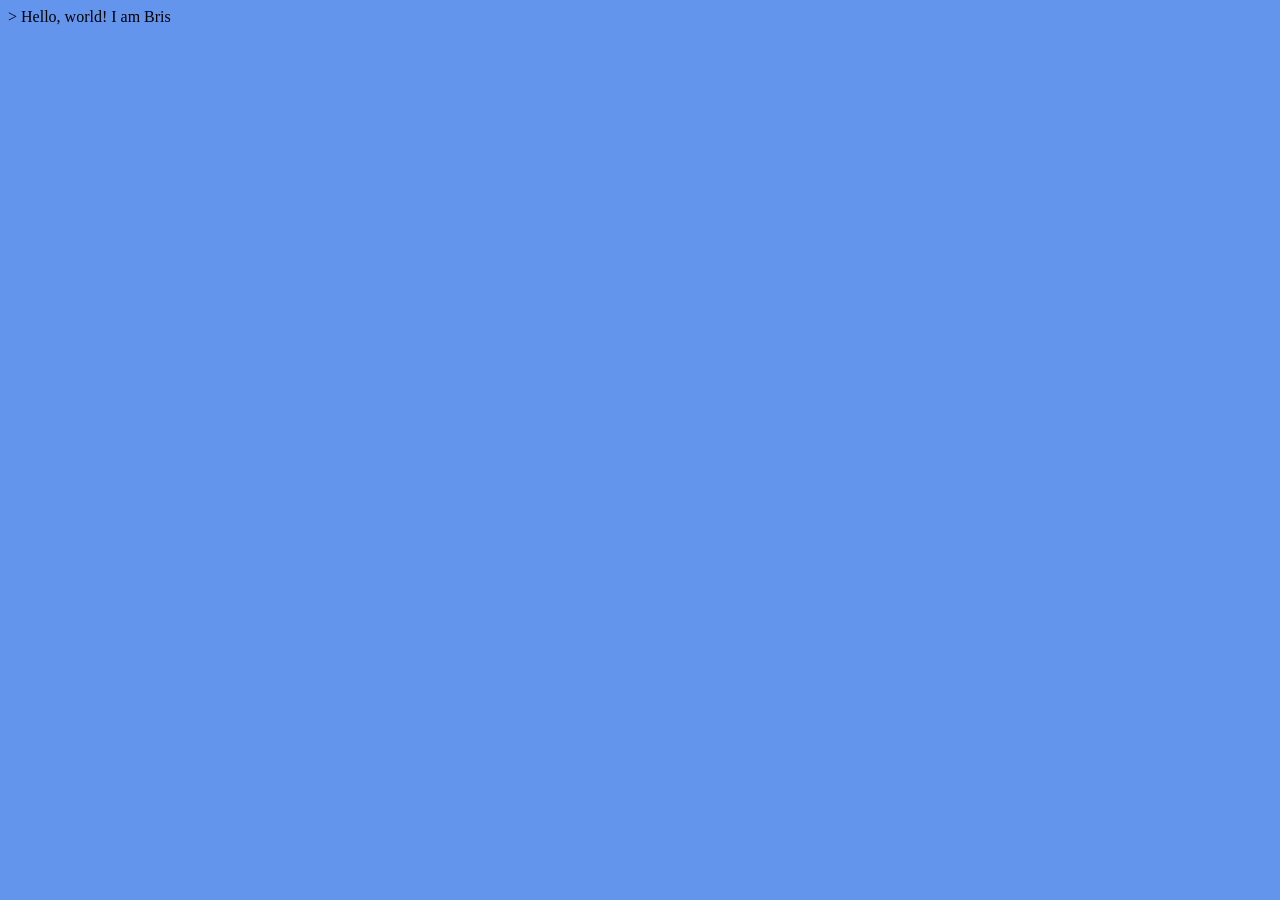
==== index.html @ e5437ae3 "Add files via upload" ====
<!DOCTYPE html>
<html lang="en">
<head>
    <meta charset="UTF-8">
    <meta name="viewport" content="width=device-width, initial-scale=1.0">
    <title>Bris' First Website</title>
    ><link rel="stylesheet" href="style.css">
</head>
<body>
    Hello, world! I am Bris
</body>
</html>
---- style.css ----
body {
    background-color: cornflowerblue;
}
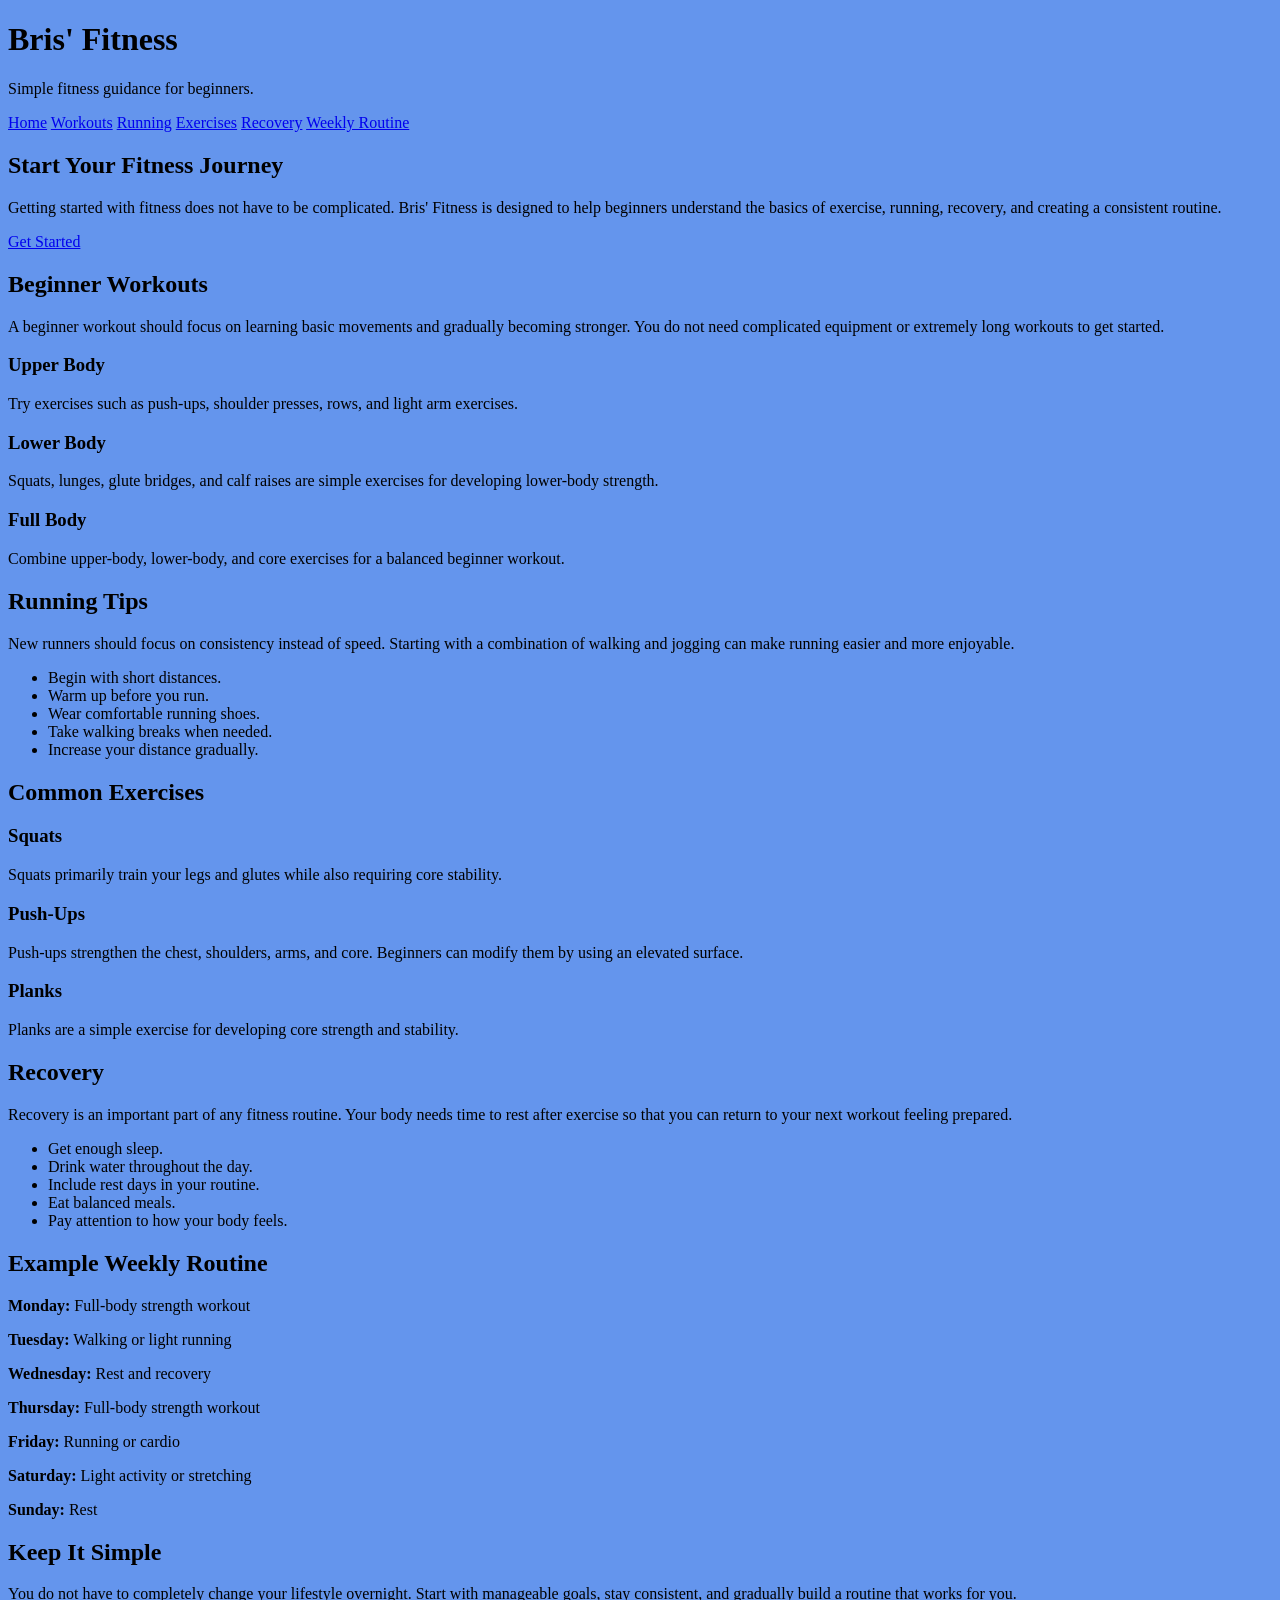
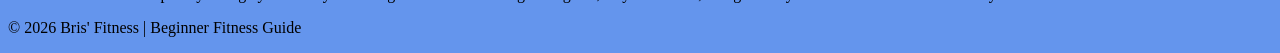
==== commit 9432c4f9: "Revamp index.html for Fitness website Updated the content and structure of the fitness website, addi" ====
--- a/index.html
+++ b/index.html
@@ -1,12 +1,189 @@
 <!DOCTYPE html>
 <html lang="en">
+
 <head>
     <meta charset="UTF-8">
     <meta name="viewport" content="width=device-width, initial-scale=1.0">
-    <title>Bris' First Website</title>
-    ><link rel="stylesheet" href="style.css">
+
+    <meta name="description" content="A beginner-friendly fitness website with workout ideas, running tips, exercise information, recovery advice, and weekly routine guidance.">
+
+    <title>Bris' Fitness | Beginner Fitness Guide</title>
+
+    <link rel="stylesheet" href="style.css">
 </head>
+
 <body>
-    Hello, world! I am Bris
+
+    <header>
+        <h1>Bris' Fitness</h1>
+        <p>Simple fitness guidance for beginners.</p>
+    </header>
+
+    <nav>
+        <a href="#home">Home</a>
+        <a href="#workouts">Workouts</a>
+        <a href="#running">Running</a>
+        <a href="#exercises">Exercises</a>
+        <a href="#recovery">Recovery</a>
+        <a href="#routine">Weekly Routine</a>
+    </nav>
+
+    <main>
+
+        <section id="home" class="hero">
+            <h2>Start Your Fitness Journey</h2>
+
+            <p>
+                Getting started with fitness does not have to be complicated.
+                Bris' Fitness is designed to help beginners understand the basics
+                of exercise, running, recovery, and creating a consistent routine.
+            </p>
+
+            <a class="button" href="#workouts">Get Started</a>
+        </section>
+
+
+        <section id="workouts">
+            <h2>Beginner Workouts</h2>
+
+            <p>
+                A beginner workout should focus on learning basic movements and
+                gradually becoming stronger. You do not need complicated equipment
+                or extremely long workouts to get started.
+            </p>
+
+            <div class="cards">
+
+                <article class="card">
+                    <h3>Upper Body</h3>
+                    <p>
+                        Try exercises such as push-ups, shoulder presses, rows,
+                        and light arm exercises.
+                    </p>
+                </article>
+
+                <article class="card">
+                    <h3>Lower Body</h3>
+                    <p>
+                        Squats, lunges, glute bridges, and calf raises are simple
+                        exercises for developing lower-body strength.
+                    </p>
+                </article>
+
+                <article class="card">
+                    <h3>Full Body</h3>
+                    <p>
+                        Combine upper-body, lower-body, and core exercises for a
+                        balanced beginner workout.
+                    </p>
+                </article>
+
+            </div>
+        </section>
+
+
+        <section id="running" class="alternate">
+            <h2>Running Tips</h2>
+
+            <p>
+                New runners should focus on consistency instead of speed.
+                Starting with a combination of walking and jogging can make
+                running easier and more enjoyable.
+            </p>
+
+            <ul>
+                <li>Begin with short distances.</li>
+                <li>Warm up before you run.</li>
+                <li>Wear comfortable running shoes.</li>
+                <li>Take walking breaks when needed.</li>
+                <li>Increase your distance gradually.</li>
+            </ul>
+        </section>
+
+
+        <section id="exercises">
+            <h2>Common Exercises</h2>
+
+            <div class="cards">
+
+                <article class="card">
+                    <h3>Squats</h3>
+                    <p>
+                        Squats primarily train your legs and glutes while also
+                        requiring core stability.
+                    </p>
+                </article>
+
+                <article class="card">
+                    <h3>Push-Ups</h3>
+                    <p>
+                        Push-ups strengthen the chest, shoulders, arms, and core.
+                        Beginners can modify them by using an elevated surface.
+                    </p>
+                </article>
+
+                <article class="card">
+                    <h3>Planks</h3>
+                    <p>
+                        Planks are a simple exercise for developing core strength
+                        and stability.
+                    </p>
+                </article>
+
+            </div>
+        </section>
+
+
+        <section id="recovery" class="alternate">
+            <h2>Recovery</h2>
+
+            <p>
+                Recovery is an important part of any fitness routine. Your body
+                needs time to rest after exercise so that you can return to your
+                next workout feeling prepared.
+            </p>
+
+            <ul>
+                <li>Get enough sleep.</li>
+                <li>Drink water throughout the day.</li>
+                <li>Include rest days in your routine.</li>
+                <li>Eat balanced meals.</li>
+                <li>Pay attention to how your body feels.</li>
+            </ul>
+        </section>
+
+
+        <section id="routine">
+            <h2>Example Weekly Routine</h2>
+
+            <div class="schedule">
+                <p><strong>Monday:</strong> Full-body strength workout</p>
+                <p><strong>Tuesday:</strong> Walking or light running</p>
+                <p><strong>Wednesday:</strong> Rest and recovery</p>
+                <p><strong>Thursday:</strong> Full-body strength workout</p>
+                <p><strong>Friday:</strong> Running or cardio</p>
+                <p><strong>Saturday:</strong> Light activity or stretching</p>
+                <p><strong>Sunday:</strong> Rest</p>
+            </div>
+        </section>
+
+
+        <section class="final-message">
+            <h2>Keep It Simple</h2>
+
+            <p>
+                You do not have to completely change your lifestyle overnight.
+                Start with manageable goals, stay consistent, and gradually build
+                a routine that works for you.
+            </p>
+        </section>
+
+    </main>
+
+
+    <footer>
+        <p>&copy; 2026 Bris' Fitness | Beginner Fitness Guide</p>
+    </footer>
+
 </body>
-</html>+</html>
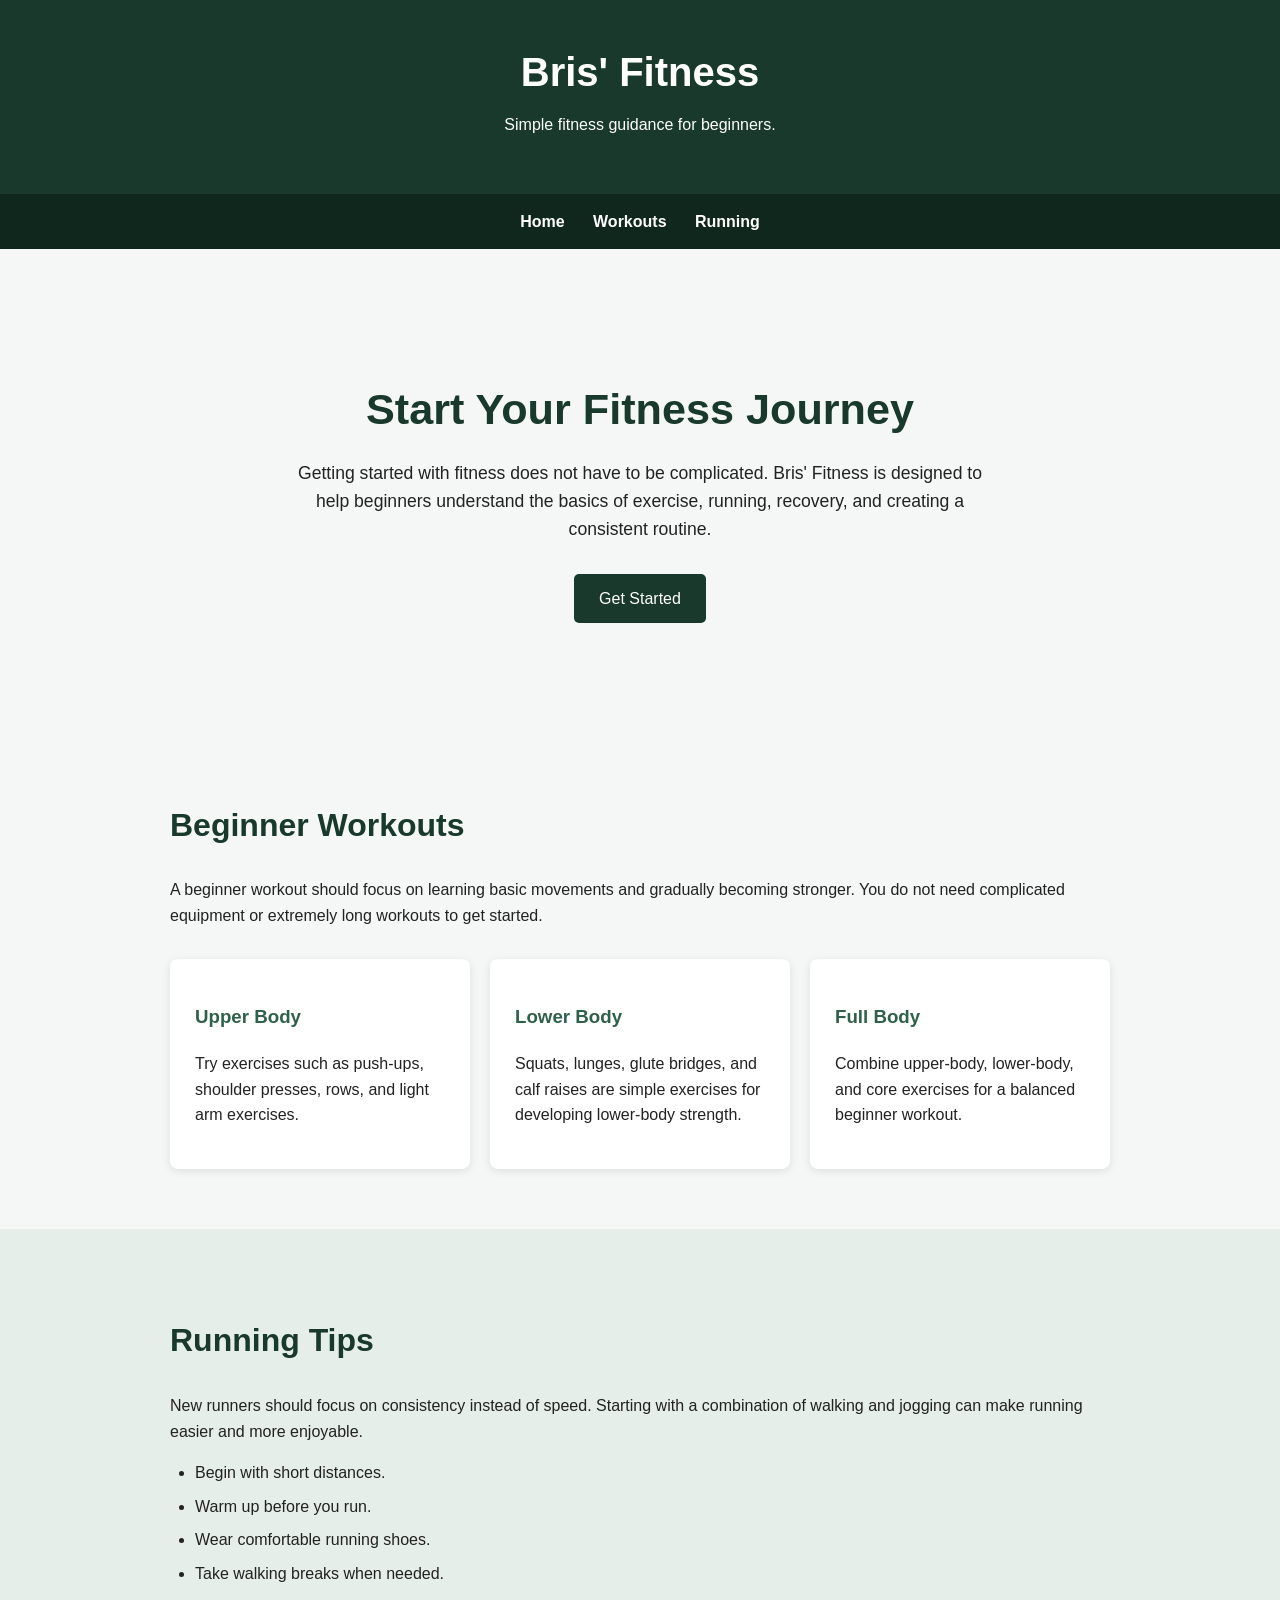
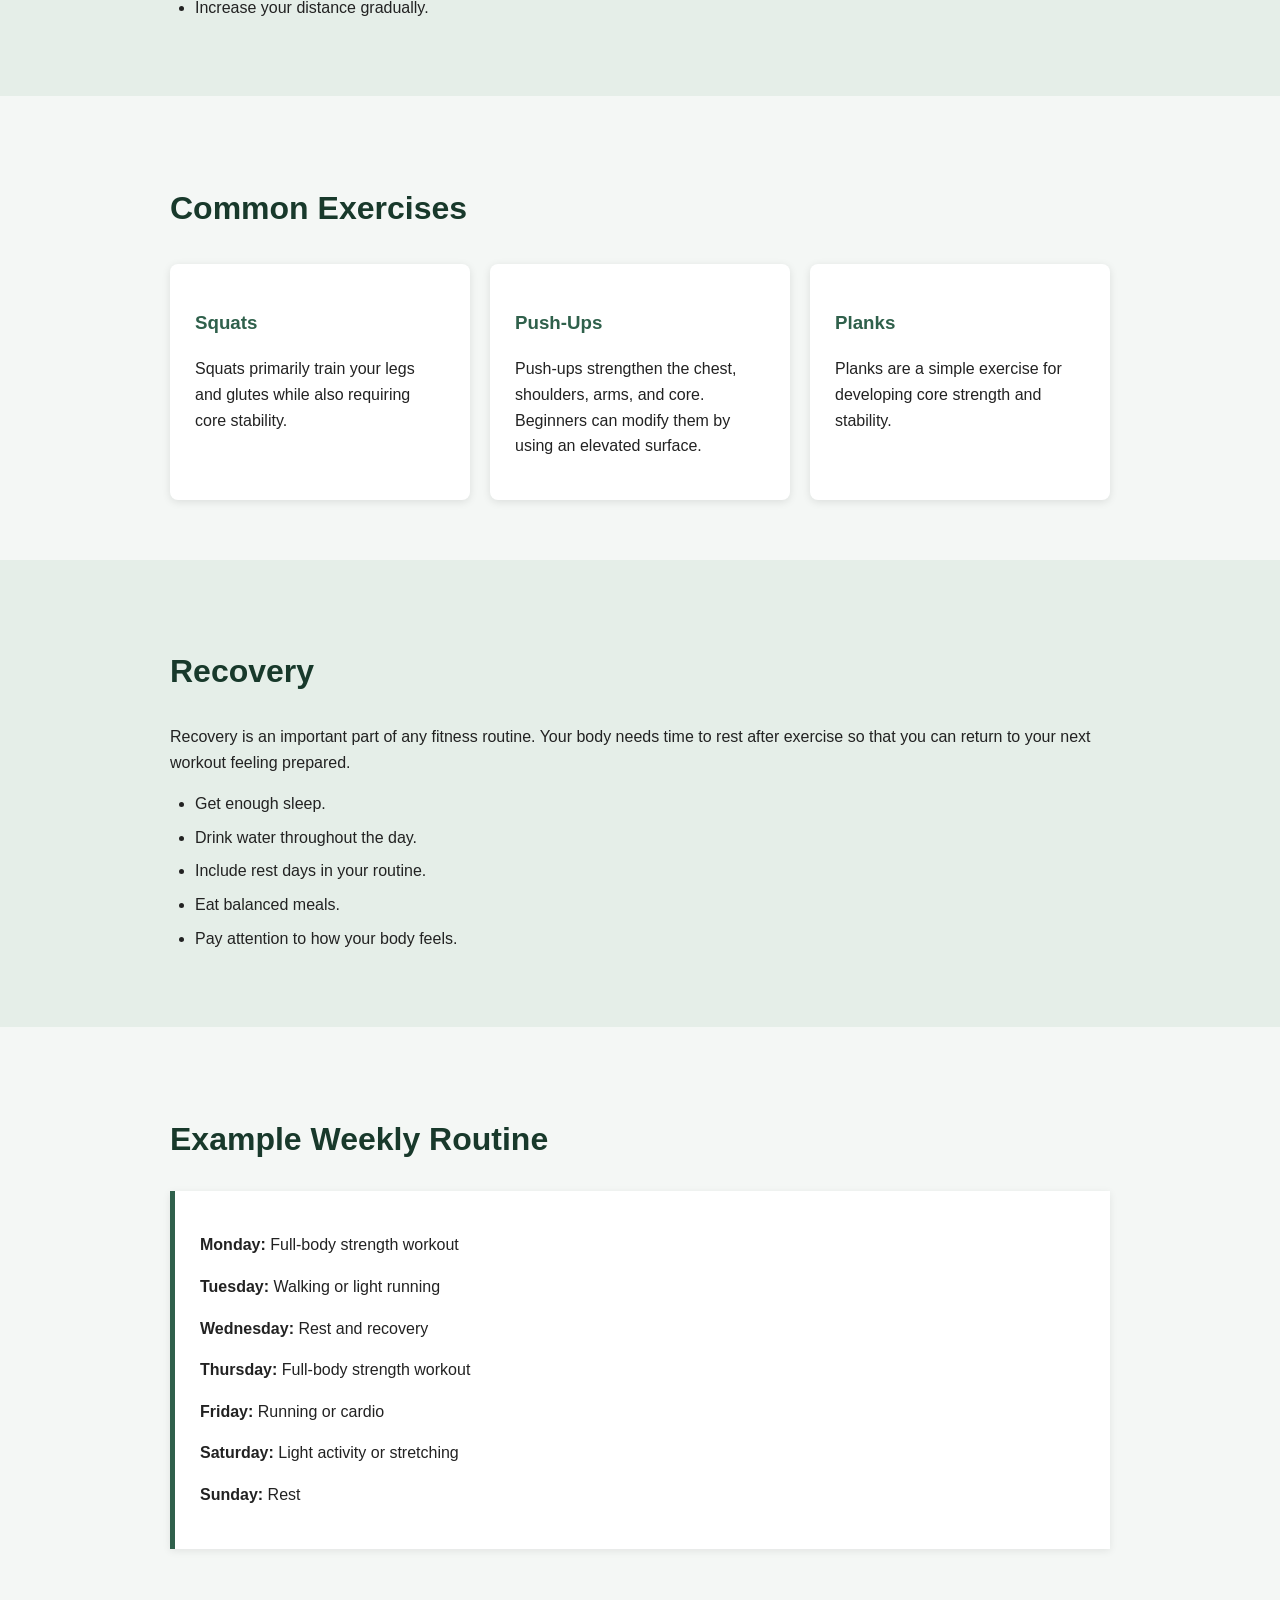
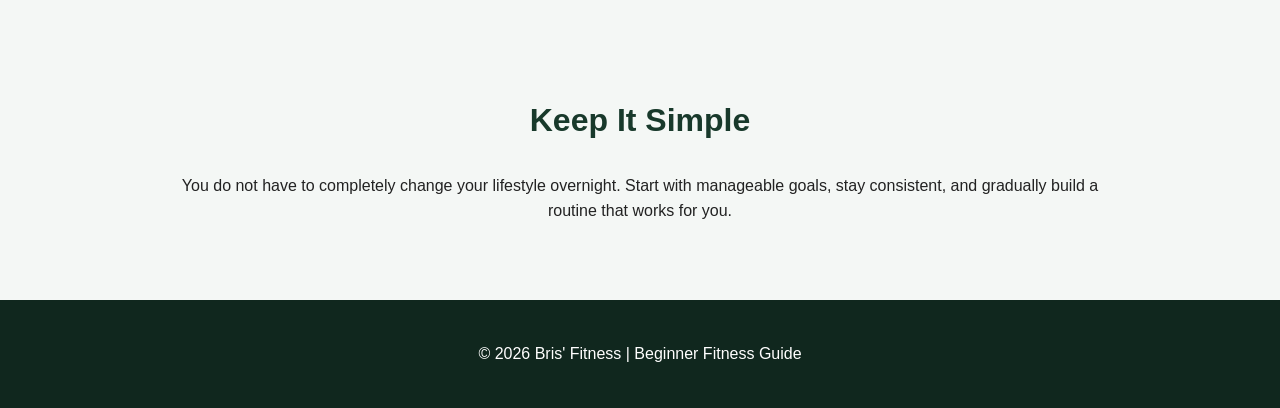
==== commit 2a662cef: "Fix HTML structure and update navigation links" ====
--- a/index.html
+++ b/index.html
@@ -20,12 +20,9 @@
     </header>
 
     <nav>
-        <a href="#home">Home</a>
-        <a href="#workouts">Workouts</a>
-        <a href="#running">Running</a>
-        <a href="#exercises">Exercises</a>
-        <a href="#recovery">Recovery</a>
-        <a href="#routine">Weekly Routine</a>
+    <a href="index.html">Home</a>
+    <a href="workouts.html">Workouts</a>
+    <a href="running.html">Running</a>
     </nav>
 
     <main>
--- a/style.css
+++ b/style.css
@@ -1,3 +1,212 @@
+/* General page styles */
+
+* {
+    box-sizing: border-box;
+}
+
+html {
+    scroll-behavior: smooth;
+}
+
 body {
-    background-color: cornflowerblue;
-}+    margin: 0;
+    font-family: Arial, Helvetica, sans-serif;
+    background-color: #f4f7f5;
+    color: #222;
+    line-height: 1.6;
+}
+
+
+/* Header */
+
+header {
+    background-color: #18392b;
+    color: white;
+    text-align: center;
+    padding: 40px 20px;
+}
+
+header h1 {
+    margin: 0;
+    font-size: 2.5rem;
+}
+
+header p {
+    margin-top: 8px;
+}
+
+
+/* Navigation */
+
+nav {
+    background-color: #10271e;
+    text-align: center;
+    padding: 15px;
+    position: sticky;
+    top: 0;
+}
+
+nav a {
+    color: white;
+    text-decoration: none;
+    margin: 0 12px;
+    font-weight: bold;
+}
+
+nav a:hover {
+    color: #a9d6b8;
+    text-decoration: underline;
+}
+
+
+/* Main sections */
+
+section {
+    max-width: 1000px;
+    margin: auto;
+    padding: 60px 30px;
+}
+
+section h2 {
+    color: #18392b;
+    font-size: 2rem;
+}
+
+.alternate {
+    background-color: #e5eee8;
+    max-width: none;
+    padding-left: max(30px, calc((100% - 940px) / 2));
+    padding-right: max(30px, calc((100% - 940px) / 2));
+}
+
+
+/* Hero */
+
+.hero {
+    text-align: center;
+    padding-top: 90px;
+    padding-bottom: 90px;
+}
+
+.hero h2 {
+    font-size: 2.7rem;
+    margin-bottom: 15px;
+}
+
+.hero p {
+    max-width: 700px;
+    margin: 0 auto 30px;
+    font-size: 1.1rem;
+}
+
+
+/* Button */
+
+.button {
+    display: inline-block;
+    background-color: #18392b;
+    color: white;
+    padding: 12px 25px;
+    text-decoration: none;
+    border-radius: 5px;
+}
+
+.button:hover {
+    background-color: #2f604b;
+}
+
+
+/* Workout and exercise cards */
+
+.cards {
+    display: flex;
+    gap: 20px;
+    margin-top: 30px;
+}
+
+.card {
+    background-color: white;
+    padding: 25px;
+    border-radius: 8px;
+    flex: 1;
+    box-shadow: 0 2px 8px rgba(0, 0, 0, 0.1);
+}
+
+.card h3 {
+    color: #2f604b;
+}
+
+
+/* Lists */
+
+ul {
+    padding-left: 25px;
+}
+
+li {
+    margin-bottom: 8px;
+}
+
+
+/* Weekly schedule */
+
+.schedule {
+    background-color: white;
+    padding: 25px;
+    border-left: 5px solid #2f604b;
+    box-shadow: 0 2px 8px rgba(0, 0, 0, 0.08);
+}
+
+
+/* Final message */
+
+.final-message {
+    text-align: center;
+}
+
+
+/* Footer */
+
+footer {
+    background-color: #10271e;
+    color: white;
+    text-align: center;
+    padding: 25px;
+}
+
+
+/* Responsive design */
+
+@media (max-width: 700px) {
+
+    .cards {
+        flex-direction: column;
+    }
+
+    nav a {
+        display: block;
+        margin: 8px;
+    }
+
+    .hero h2 {
+        font-size: 2rem;
+    }
+
+    header h1 {
+        font-size: 2rem;
+    }
+
+    /* Interior page introduction */
+
+.page-intro {
+    text-align: center;
+    padding-top: 70px;
+    padding-bottom: 50px;
+}
+
+.page-intro p {
+    max-width: 750px;
+    margin: auto;
+    font-size: 1.1rem;
+}
+}
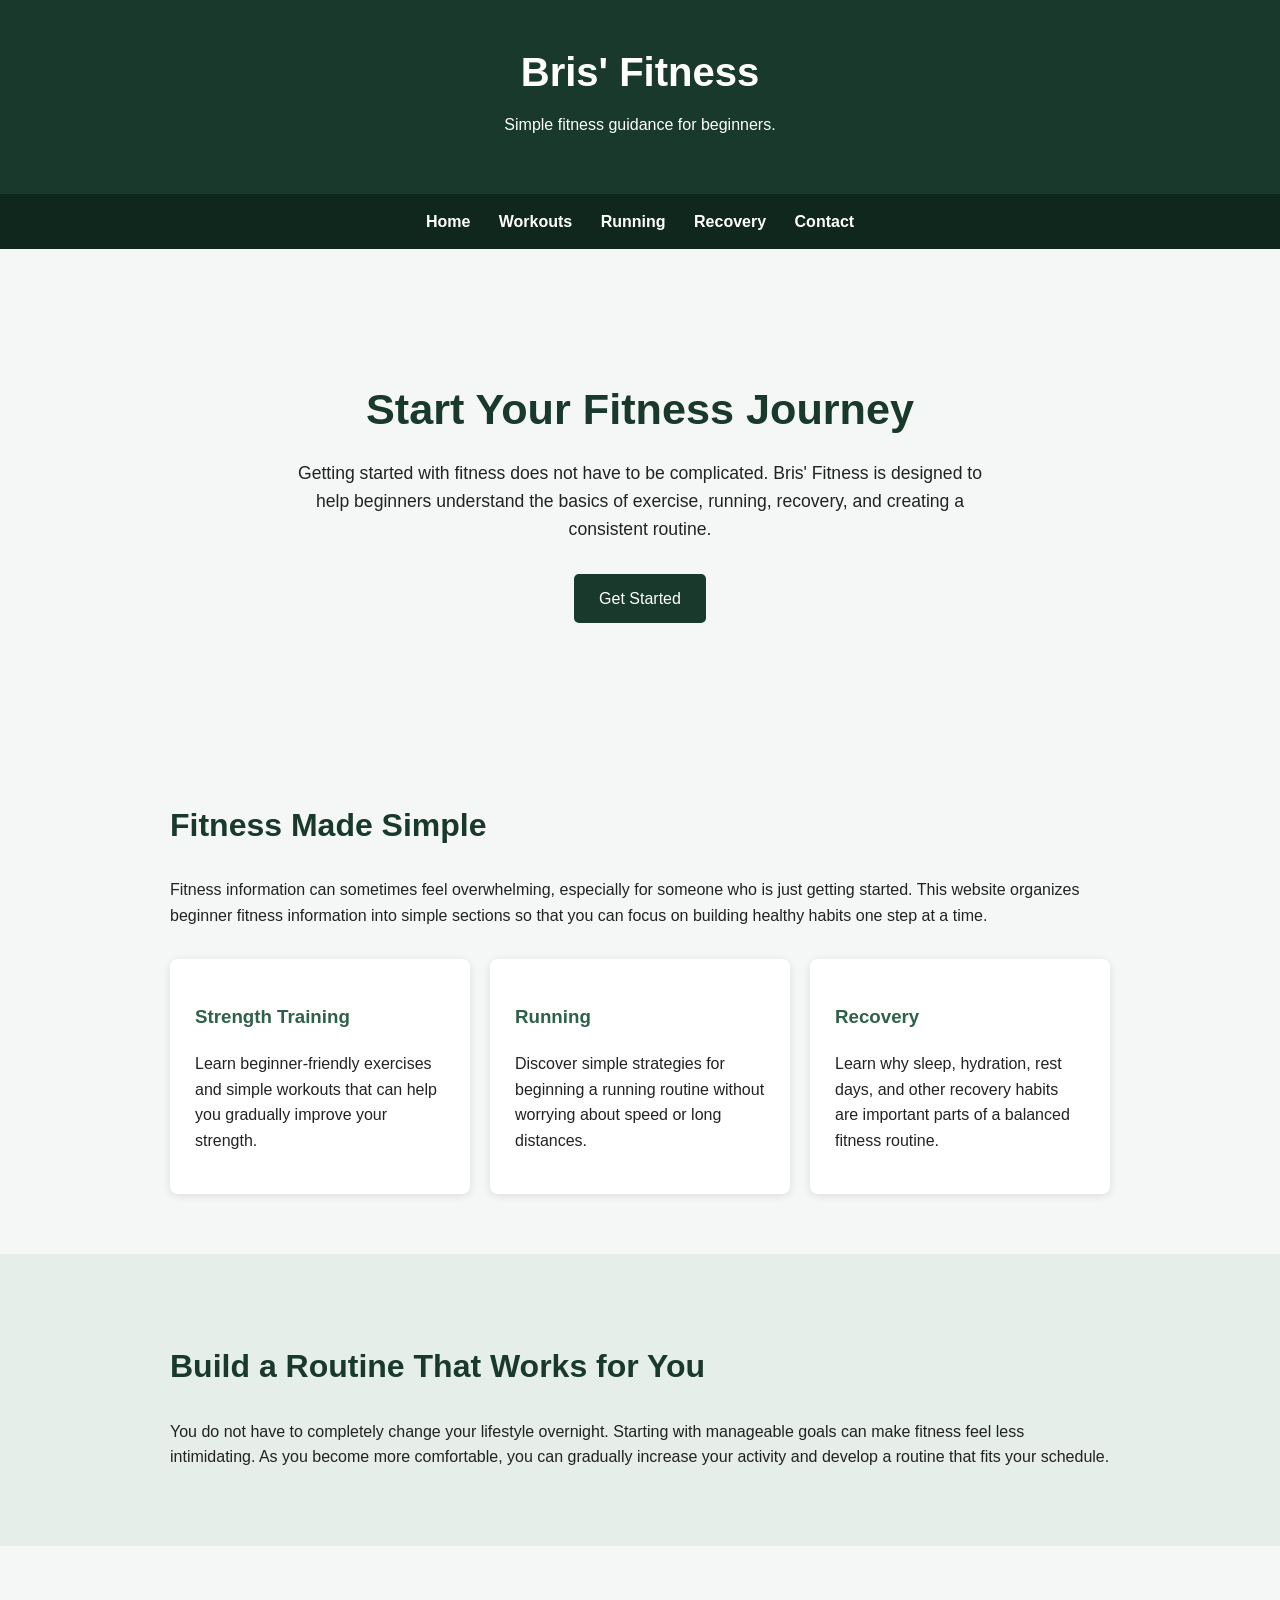
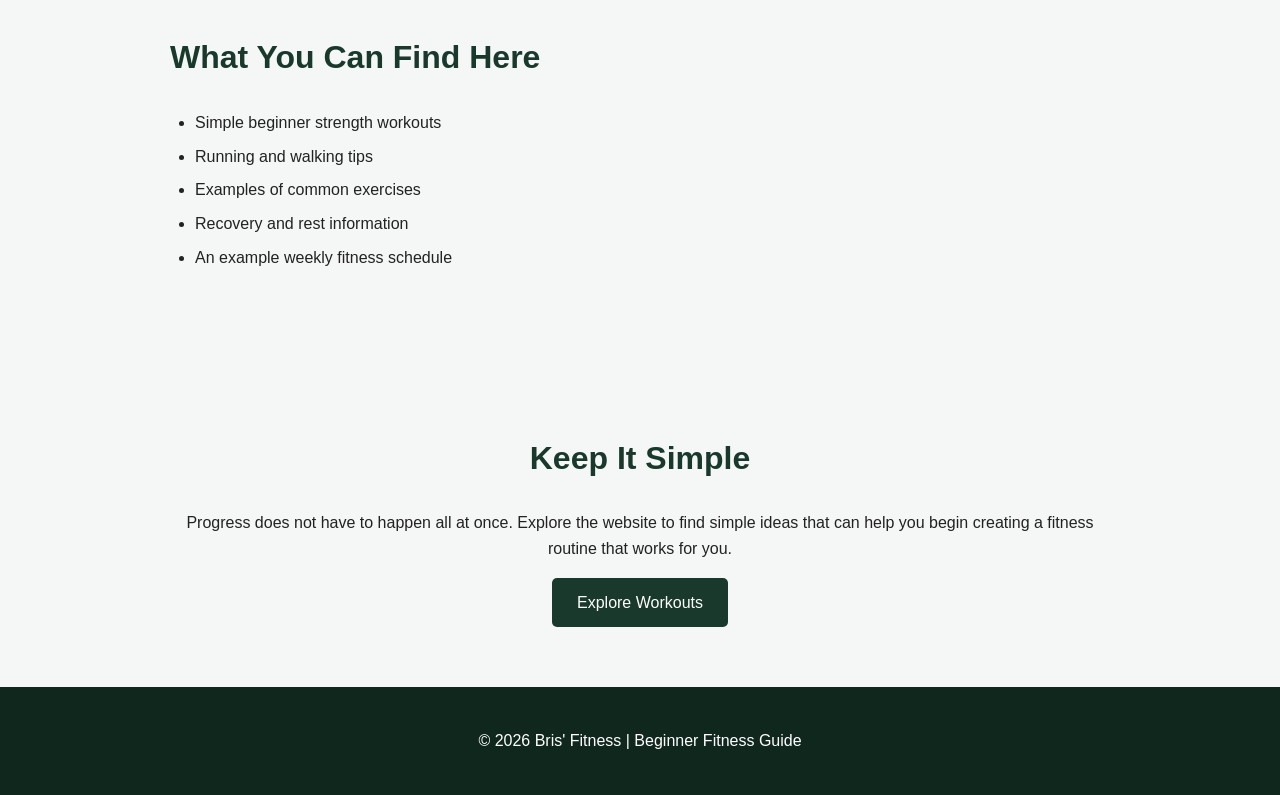
==== commit 7d55048b: "Revise index.html for content and SEO enhancements Updated the fitness website's content and structu" ====
--- a/index.html
+++ b/index.html
@@ -5,7 +5,11 @@
     <meta charset="UTF-8">
     <meta name="viewport" content="width=device-width, initial-scale=1.0">
 
-    <meta name="description" content="A beginner-friendly fitness website with workout ideas, running tips, exercise information, recovery advice, and weekly routine guidance.">
+    <meta name="description"
+          content="Bris' Fitness is a beginner-friendly fitness website with workout ideas, running tips, recovery advice, and simple guidance for building a weekly routine.">
+
+    <meta name="keywords"
+          content="beginner fitness, workouts, running, recovery, exercise, fitness routine">
 
     <title>Bris' Fitness | Beginner Fitness Guide</title>
 
@@ -14,173 +18,113 @@
 
 <body>
 
-    <header>
-        <h1>Bris' Fitness</h1>
-        <p>Simple fitness guidance for beginners.</p>
-    </header>
+<header>
+    <h1>Bris' Fitness</h1>
+    <p>Simple fitness guidance for beginners.</p>
+</header>
 
-    <nav>
+<nav>
     <a href="index.html">Home</a>
     <a href="workouts.html">Workouts</a>
     <a href="running.html">Running</a>
-    </nav>
+    <a href="recovery.html">Recovery</a>
+    <a href="contact.html">Contact</a>
+</nav>
 
-    <main>
+<main>
 
-        <section id="home" class="hero">
-            <h2>Start Your Fitness Journey</h2>
+    <section class="hero">
+        <h2>Start Your Fitness Journey</h2>
 
-            <p>
-                Getting started with fitness does not have to be complicated.
-                Bris' Fitness is designed to help beginners understand the basics
-                of exercise, running, recovery, and creating a consistent routine.
-            </p>
+        <p>
+            Getting started with fitness does not have to be complicated.
+            Bris' Fitness is designed to help beginners understand the basics
+            of exercise, running, recovery, and creating a consistent routine.
+        </p>
 
-            <a class="button" href="#workouts">Get Started</a>
-        </section>
+        <a class="button" href="workouts.html">Get Started</a>
+    </section>
 
+    <section>
+        <h2>Fitness Made Simple</h2>
 
-        <section id="workouts">
-            <h2>Beginner Workouts</h2>
+        <p>
+            Fitness information can sometimes feel overwhelming, especially
+            for someone who is just getting started. This website organizes
+            beginner fitness information into simple sections so that you can
+            focus on building healthy habits one step at a time.
+        </p>
 
-            <p>
-                A beginner workout should focus on learning basic movements and
-                gradually becoming stronger. You do not need complicated equipment
-                or extremely long workouts to get started.
-            </p>
+        <div class="cards">
 
-            <div class="cards">
+            <article class="card">
+                <h3>Strength Training</h3>
+                <p>
+                    Learn beginner-friendly exercises and simple workouts that
+                    can help you gradually improve your strength.
+                </p>
+            </article>
 
-                <article class="card">
-                    <h3>Upper Body</h3>
-                    <p>
-                        Try exercises such as push-ups, shoulder presses, rows,
-                        and light arm exercises.
-                    </p>
-                </article>
+            <article class="card">
+                <h3>Running</h3>
+                <p>
+                    Discover simple strategies for beginning a running routine
+                    without worrying about speed or long distances.
+                </p>
+            </article>
 
-                <article class="card">
-                    <h3>Lower Body</h3>
-                    <p>
-                        Squats, lunges, glute bridges, and calf raises are simple
-                        exercises for developing lower-body strength.
-                    </p>
-                </article>
+            <article class="card">
+                <h3>Recovery</h3>
+                <p>
+                    Learn why sleep, hydration, rest days, and other recovery
+                    habits are important parts of a balanced fitness routine.
+                </p>
+            </article>
 
-                <article class="card">
-                    <h3>Full Body</h3>
-                    <p>
-                        Combine upper-body, lower-body, and core exercises for a
-                        balanced beginner workout.
-                    </p>
-                </article>
+        </div>
+    </section>
 
-            </div>
-        </section>
+    <section class="alternate">
+        <h2>Build a Routine That Works for You</h2>
 
+        <p>
+            You do not have to completely change your lifestyle overnight.
+            Starting with manageable goals can make fitness feel less
+            intimidating. As you become more comfortable, you can gradually
+            increase your activity and develop a routine that fits your
+            schedule.
+        </p>
+    </section>
 
-        <section id="running" class="alternate">
-            <h2>Running Tips</h2>
+    <section>
+        <h2>What You Can Find Here</h2>
 
-            <p>
-                New runners should focus on consistency instead of speed.
-                Starting with a combination of walking and jogging can make
-                running easier and more enjoyable.
-            </p>
+        <ul>
+            <li>Simple beginner strength workouts</li>
+            <li>Running and walking tips</li>
+            <li>Examples of common exercises</li>
+            <li>Recovery and rest information</li>
+            <li>An example weekly fitness schedule</li>
+        </ul>
+    </section>
 
-            <ul>
-                <li>Begin with short distances.</li>
-                <li>Warm up before you run.</li>
-                <li>Wear comfortable running shoes.</li>
-                <li>Take walking breaks when needed.</li>
-                <li>Increase your distance gradually.</li>
-            </ul>
-        </section>
+    <section class="final-message">
+        <h2>Keep It Simple</h2>
 
+        <p>
+            Progress does not have to happen all at once. Explore the website
+            to find simple ideas that can help you begin creating a fitness
+            routine that works for you.
+        </p>
 
-        <section id="exercises">
-            <h2>Common Exercises</h2>
+        <a class="button" href="workouts.html">Explore Workouts</a>
+    </section>
 
-            <div class="cards">
+</main>
 
-                <article class="card">
-                    <h3>Squats</h3>
-                    <p>
-                        Squats primarily train your legs and glutes while also
-                        requiring core stability.
-                    </p>
-                </article>
-
-                <article class="card">
-                    <h3>Push-Ups</h3>
-                    <p>
-                        Push-ups strengthen the chest, shoulders, arms, and core.
-                        Beginners can modify them by using an elevated surface.
-                    </p>
-                </article>
-
-                <article class="card">
-                    <h3>Planks</h3>
-                    <p>
-                        Planks are a simple exercise for developing core strength
-                        and stability.
-                    </p>
-                </article>
-
-            </div>
-        </section>
-
-
-        <section id="recovery" class="alternate">
-            <h2>Recovery</h2>
-
-            <p>
-                Recovery is an important part of any fitness routine. Your body
-                needs time to rest after exercise so that you can return to your
-                next workout feeling prepared.
-            </p>
-
-            <ul>
-                <li>Get enough sleep.</li>
-                <li>Drink water throughout the day.</li>
-                <li>Include rest days in your routine.</li>
-                <li>Eat balanced meals.</li>
-                <li>Pay attention to how your body feels.</li>
-            </ul>
-        </section>
-
-
-        <section id="routine">
-            <h2>Example Weekly Routine</h2>
-
-            <div class="schedule">
-                <p><strong>Monday:</strong> Full-body strength workout</p>
-                <p><strong>Tuesday:</strong> Walking or light running</p>
-                <p><strong>Wednesday:</strong> Rest and recovery</p>
-                <p><strong>Thursday:</strong> Full-body strength workout</p>
-                <p><strong>Friday:</strong> Running or cardio</p>
-                <p><strong>Saturday:</strong> Light activity or stretching</p>
-                <p><strong>Sunday:</strong> Rest</p>
-            </div>
-        </section>
-
-
-        <section class="final-message">
-            <h2>Keep It Simple</h2>
-
-            <p>
-                You do not have to completely change your lifestyle overnight.
-                Start with manageable goals, stay consistent, and gradually build
-                a routine that works for you.
-            </p>
-        </section>
-
-    </main>
-
-
-    <footer>
-        <p>&copy; 2026 Bris' Fitness | Beginner Fitness Guide</p>
-    </footer>
+<footer>
+    <p>&copy; 2026 Bris' Fitness | Beginner Fitness Guide</p>
+</footer>
 
 </body>
 </html>
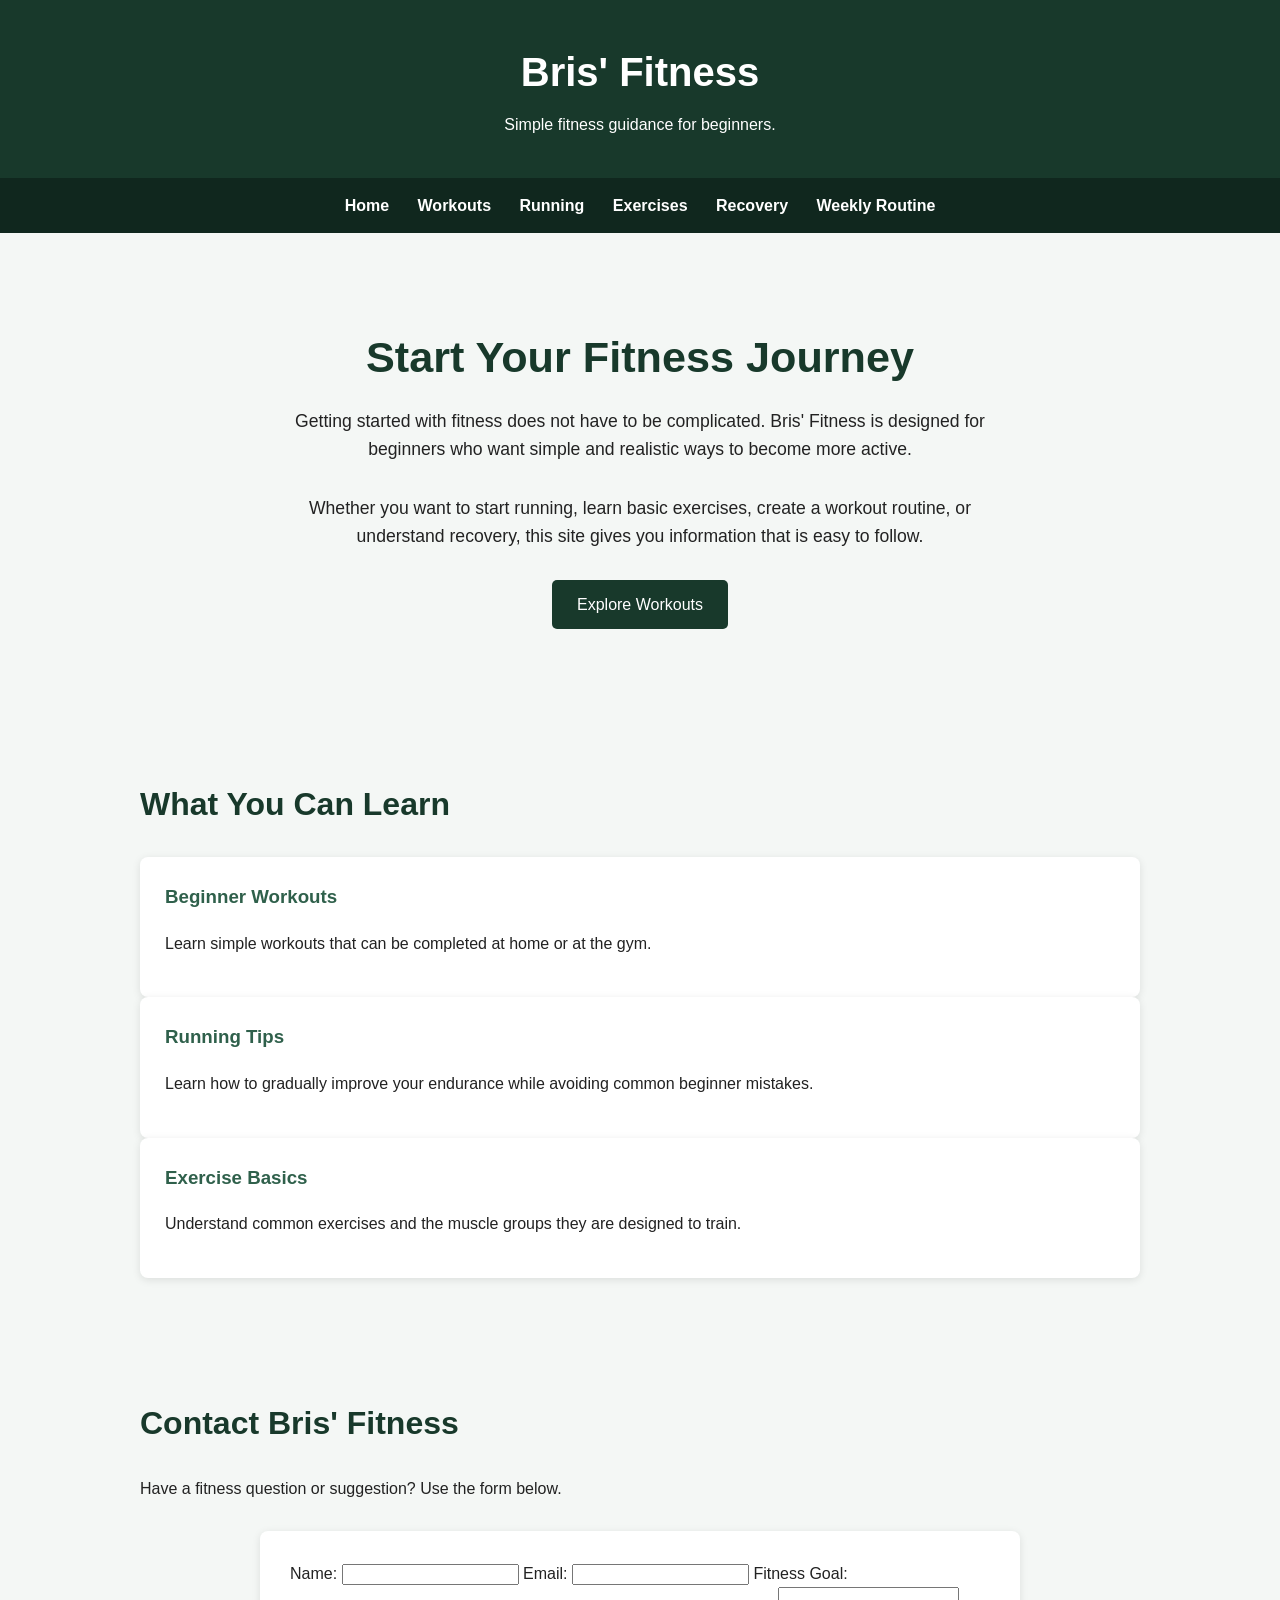
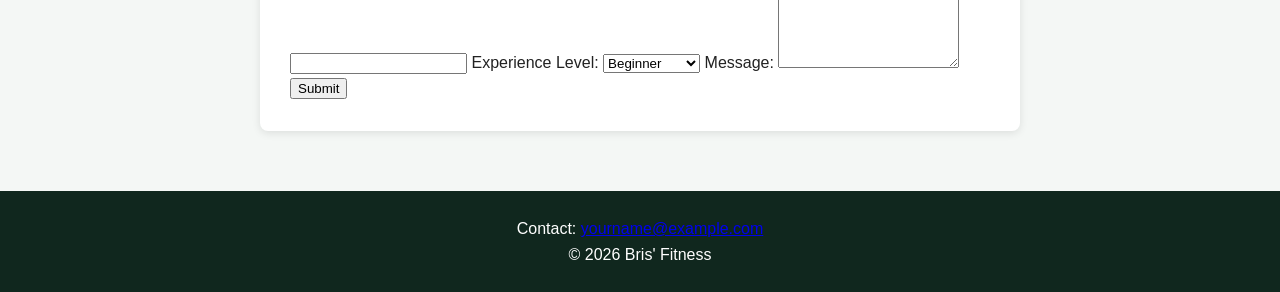
==== commit 6ce83242: "Revise index.html for improved content and navigation Updated the content and structure of the fitne" ====
--- a/index.html
+++ b/index.html
@@ -6,10 +6,10 @@
     <meta name="viewport" content="width=device-width, initial-scale=1.0">
 
     <meta name="description"
-          content="Bris' Fitness is a beginner-friendly fitness website with workout ideas, running tips, recovery advice, and simple guidance for building a weekly routine.">
+        content="Bris' Fitness is a beginner-friendly fitness website with simple workouts, running tips, exercise guidance, recovery advice, and weekly routines.">
 
     <meta name="keywords"
-          content="beginner fitness, workouts, running, recovery, exercise, fitness routine">
+        content="beginner fitness, workouts, running, exercises, recovery, weekly fitness routine">
 
     <title>Bris' Fitness | Beginner Fitness Guide</title>
 
@@ -18,113 +18,116 @@
 
 <body>
 
-<header>
-    <h1>Bris' Fitness</h1>
-    <p>Simple fitness guidance for beginners.</p>
-</header>
+    <header>
+        <h1>Bris' Fitness</h1>
+        <p>Simple fitness guidance for beginners.</p>
+    </header>
 
-<nav>
-    <a href="index.html">Home</a>
-    <a href="workouts.html">Workouts</a>
-    <a href="running.html">Running</a>
-    <a href="recovery.html">Recovery</a>
-    <a href="contact.html">Contact</a>
-</nav>
+    <nav>
+        <a href="index.html">Home</a>
+        <a href="workouts.html">Workouts</a>
+        <a href="running.html">Running</a>
+        <a href="exercises.html">Exercises</a>
+        <a href="recovery.html">Recovery</a>
+        <a href="routine.html">Weekly Routine</a>
+    </nav>
 
-<main>
+    <main>
 
-    <section class="hero">
-        <h2>Start Your Fitness Journey</h2>
+        <section class="hero">
+            <h2>Start Your Fitness Journey</h2>
 
+            <p>
+                Getting started with fitness does not have to be complicated.
+                Bris' Fitness is designed for beginners who want simple and
+                realistic ways to become more active.
+            </p>
+
+            <p>
+                Whether you want to start running, learn basic exercises,
+                create a workout routine, or understand recovery, this site
+                gives you information that is easy to follow.
+            </p>
+
+            <a class="button" href="workouts.html">Explore Workouts</a>
+        </section>
+
+        <section>
+            <h2>What You Can Learn</h2>
+
+            <div class="card-container">
+
+                <div class="card">
+                    <h3>Beginner Workouts</h3>
+                    <p>
+                        Learn simple workouts that can be completed at home
+                        or at the gym.
+                    </p>
+                </div>
+
+                <div class="card">
+                    <h3>Running Tips</h3>
+                    <p>
+                        Learn how to gradually improve your endurance while
+                        avoiding common beginner mistakes.
+                    </p>
+                </div>
+
+                <div class="card">
+                    <h3>Exercise Basics</h3>
+                    <p>
+                        Understand common exercises and the muscle groups
+                        they are designed to train.
+                    </p>
+                </div>
+
+            </div>
+        </section>
+
+        <section>
+            <h2>Contact Bris' Fitness</h2>
+
+            <p>
+                Have a fitness question or suggestion? Use the form below.
+            </p>
+
+            <form action="#" method="post">
+
+                <label for="name">Name:</label>
+                <input type="text" id="name" name="name">
+
+                <label for="email">Email:</label>
+                <input type="email" id="email" name="email">
+
+                <label for="goal">Fitness Goal:</label>
+                <input type="text" id="goal" name="fitnessgoal">
+
+                <label for="experience">Experience Level:</label>
+                <select id="experience" name="experience">
+                    <option value="beginner">Beginner</option>
+                    <option value="intermediate">Intermediate</option>
+                    <option value="advanced">Advanced</option>
+                </select>
+
+                <label for="message">Message:</label>
+                <textarea id="message" name="message" rows="5"></textarea>
+
+                <input type="submit" value="Submit">
+
+            </form>
+        </section>
+
+    </main>
+
+    <footer>
         <p>
-            Getting started with fitness does not have to be complicated.
-            Bris' Fitness is designed to help beginners understand the basics
-            of exercise, running, recovery, and creating a consistent routine.
+            Contact:
+            <a href="mailto:yourname@example.com">yourname@example.com</a>
         </p>
 
-        <a class="button" href="workouts.html">Get Started</a>
-    </section>
-
-    <section>
-        <h2>Fitness Made Simple</h2>
-
-        <p>
-            Fitness information can sometimes feel overwhelming, especially
-            for someone who is just getting started. This website organizes
-            beginner fitness information into simple sections so that you can
-            focus on building healthy habits one step at a time.
-        </p>
-
-        <div class="cards">
-
-            <article class="card">
-                <h3>Strength Training</h3>
-                <p>
-                    Learn beginner-friendly exercises and simple workouts that
-                    can help you gradually improve your strength.
-                </p>
-            </article>
-
-            <article class="card">
-                <h3>Running</h3>
-                <p>
-                    Discover simple strategies for beginning a running routine
-                    without worrying about speed or long distances.
-                </p>
-            </article>
-
-            <article class="card">
-                <h3>Recovery</h3>
-                <p>
-                    Learn why sleep, hydration, rest days, and other recovery
-                    habits are important parts of a balanced fitness routine.
-                </p>
-            </article>
-
-        </div>
-    </section>
-
-    <section class="alternate">
-        <h2>Build a Routine That Works for You</h2>
-
-        <p>
-            You do not have to completely change your lifestyle overnight.
-            Starting with manageable goals can make fitness feel less
-            intimidating. As you become more comfortable, you can gradually
-            increase your activity and develop a routine that fits your
-            schedule.
-        </p>
-    </section>
-
-    <section>
-        <h2>What You Can Find Here</h2>
-
-        <ul>
-            <li>Simple beginner strength workouts</li>
-            <li>Running and walking tips</li>
-            <li>Examples of common exercises</li>
-            <li>Recovery and rest information</li>
-            <li>An example weekly fitness schedule</li>
-        </ul>
-    </section>
-
-    <section class="final-message">
-        <h2>Keep It Simple</h2>
-
-        <p>
-            Progress does not have to happen all at once. Explore the website
-            to find simple ideas that can help you begin creating a fitness
-            routine that works for you.
-        </p>
-
-        <a class="button" href="workouts.html">Explore Workouts</a>
-    </section>
-
-</main>
-
-<footer>
-    <p>&copy; 2026 Bris' Fitness | Beginner Fitness Guide</p>
-</footer>
+        <p>&copy; 2026 Bris' Fitness</p>
+    </footer>
 
 </body>
+
 </html>
--- a/style.css
+++ b/style.css
@@ -1,6 +1,4 @@
-/* General page styles */
-
-* {
+{
     box-sizing: border-box;
 }
 
@@ -17,7 +15,6 @@
 }
 
 
-/* Header */
 
 header {
     background-color: #18392b;
@@ -33,10 +30,10 @@
 
 header p {
     margin-top: 8px;
-}
-
-
-/* Navigation */
+    margin-bottom: 0;
+}
+
+
 
 nav {
     background-color: #10271e;
@@ -44,6 +41,7 @@
     padding: 15px;
     position: sticky;
     top: 0;
+    z-index: 1000;
 }
 
 nav a {
@@ -59,7 +57,6 @@
 }
 
 
-/* Main sections */
 
 section {
     max-width: 1000px;
@@ -70,6 +67,7 @@
 section h2 {
     color: #18392b;
     font-size: 2rem;
+    margin-top: 0;
 }
 
 .alternate {
@@ -80,7 +78,6 @@
 }
 
 
-/* Hero */
 
 .hero {
     text-align: center;
@@ -100,7 +97,20 @@
 }
 
 
-/* Button */
+
+.page-intro {
+    text-align: center;
+    padding-top: 70px;
+    padding-bottom: 50px;
+}
+
+.page-intro p {
+    max-width: 750px;
+    margin: auto;
+    font-size: 1.1rem;
+}
+
+
 
 .button {
     display: inline-block;
@@ -116,7 +126,6 @@
 }
 
 
-/* Workout and exercise cards */
 
 .cards {
     display: flex;
@@ -134,10 +143,10 @@
 
 .card h3 {
     color: #2f604b;
-}
-
-
-/* Lists */
+    margin-top: 0;
+}
+
+
 
 ul {
     padding-left: 25px;
@@ -148,7 +157,6 @@
 }
 
 
-/* Weekly schedule */
 
 .schedule {
     background-color: white;
@@ -158,14 +166,136 @@
 }
 
 
-/* Final message */
+
+.table-container {
+    overflow-x: auto;
+    margin-top: 30px;
+}
+
+table {
+    width: 100%;
+    border-collapse: collapse;
+    background-color: white;
+}
+
+caption {
+    font-size: 1.3rem;
+    font-weight: bold;
+    color: #18392b;
+    margin-bottom: 15px;
+}
+
+th,
+td {
+    border: 1px solid #b8c7bd;
+    padding: 14px;
+    text-align: left;
+}
+
+th {
+    background-color: #18392b;
+    color: white;
+}
+
+tbody tr:nth-child(even) {
+    background-color: #eef3ef;
+}
+
+
+
+.video-container {
+    max-width: 800px;
+    margin: 30px auto 15px;
+}
+
+.video-container video {
+    display: block;
+    width: 100%;
+    max-width: 800px;
+    border-radius: 8px;
+}
+
+.video-note {
+    text-align: center;
+}
+
+
+
+form {
+    max-width: 700px;
+    margin: 30px auto 0;
+    background-color: white;
+    padding: 30px;
+    border-radius: 8px;
+    box-shadow: 0 2px 8px rgba(0, 0, 0, 0.1);
+}
+
+.form-row {
+    margin-bottom: 20px;
+}
+
+.form-row label {
+    display: block;
+    margin-bottom: 7px;
+    font-weight: bold;
+    color: #18392b;
+}
+
+.form-row input[type="text"],
+.form-row input[type="email"],
+.form-row select,
+.form-row textarea {
+    width: 100%;
+    padding: 12px;
+    border: 1px solid #9ca9a0;
+    border-radius: 4px;
+    font-family: Arial, Helvetica, sans-serif;
+    font-size: 1rem;
+}
+
+.form-row textarea {
+    resize: vertical;
+}
+
+.submit-button {
+    background-color: #18392b;
+    color: white;
+    border: none;
+    padding: 12px 25px;
+    border-radius: 5px;
+    cursor: pointer;
+    font-size: 1rem;
+    font-weight: bold;
+}
+
+.submit-button:hover {
+    background-color: #2f604b;
+}
+
+
+
+.text-link {
+    color: #245c45;
+    font-weight: bold;
+}
+
+.text-link:hover {
+    color: #10271e;
+}
+
+
 
 .final-message {
     text-align: center;
 }
 
-
-/* Footer */
+.final-message p {
+    max-width: 750px;
+    margin-left: auto;
+    margin-right: auto;
+}
+
+
 
 footer {
     background-color: #10271e;
@@ -174,13 +304,20 @@
     padding: 25px;
 }
 
-
-/* Responsive design */
+footer p {
+    margin: 0;
+}
+
+
 
 @media (max-width: 700px) {
 
     .cards {
         flex-direction: column;
+    }
+
+    nav {
+        position: static;
     }
 
     nav a {
@@ -188,6 +325,11 @@
         margin: 8px;
     }
 
+    .hero {
+        padding-top: 60px;
+        padding-bottom: 60px;
+    }
+
     .hero h2 {
         font-size: 2rem;
     }
@@ -196,17 +338,21 @@
         font-size: 2rem;
     }
 
-    /* Interior page introduction */
-
-.page-intro {
-    text-align: center;
-    padding-top: 70px;
-    padding-bottom: 50px;
-}
-
-.page-intro p {
-    max-width: 750px;
-    margin: auto;
-    font-size: 1.1rem;
-}
-}
+    section {
+        padding: 45px 20px;
+    }
+
+    .alternate {
+        padding-left: 20px;
+        padding-right: 20px;
+    }
+
+    th,
+    td {
+        padding: 10px;
+    }
+
+    form {
+        padding: 20px;
+    }
+}
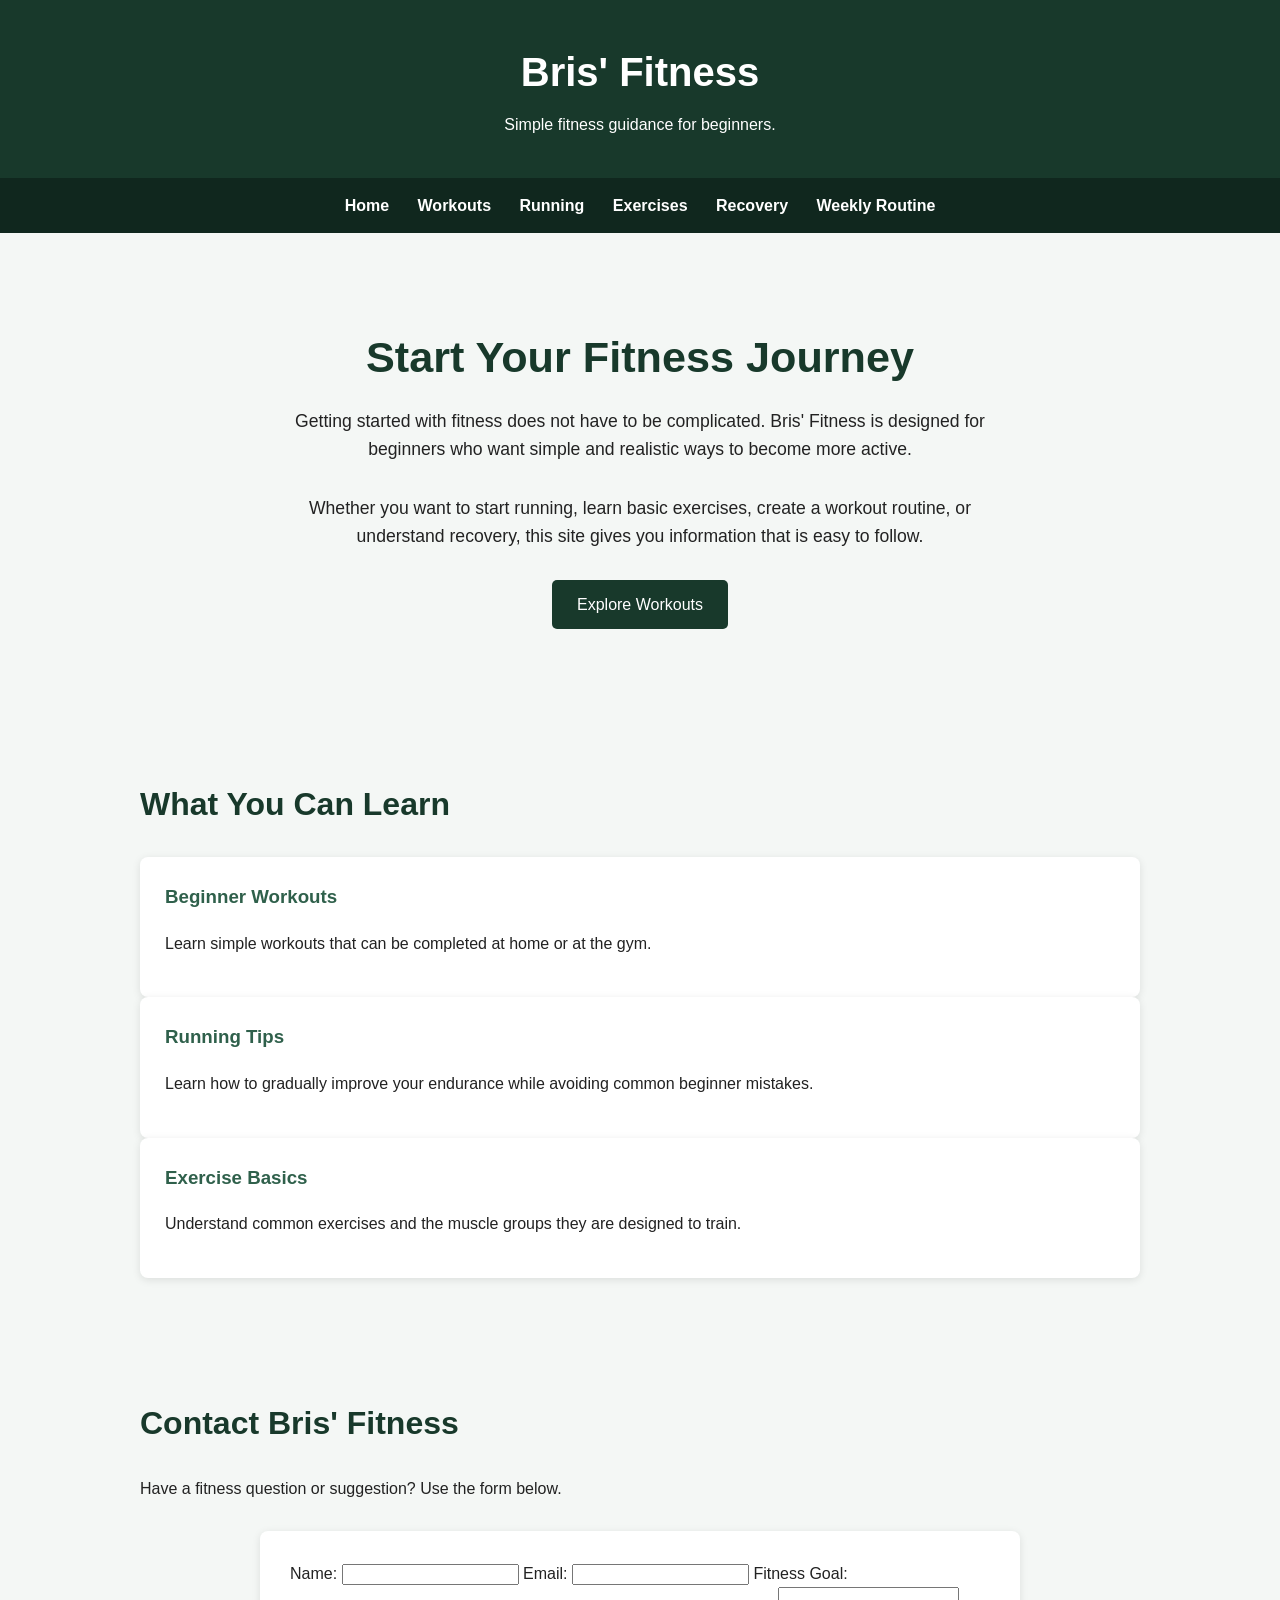
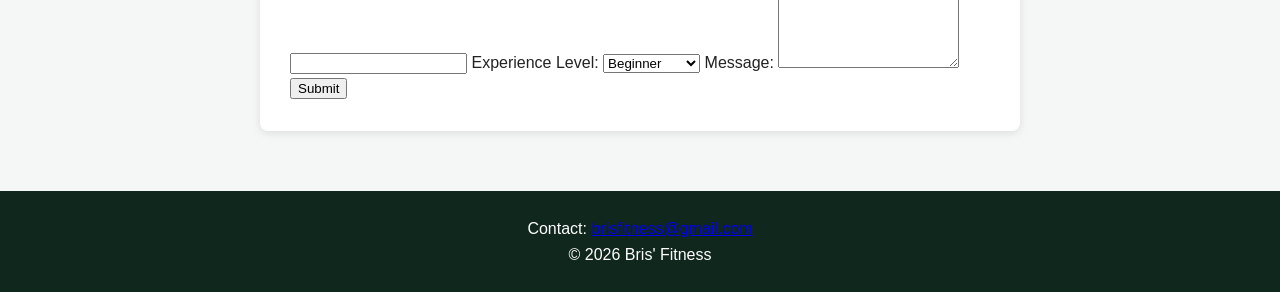
==== commit 68e6f44d: "Update index.html" ====
--- a/index.html
+++ b/index.html
@@ -122,7 +122,7 @@
     <footer>
         <p>
             Contact:
-            <a href="mailto:yourname@example.com">yourname@example.com</a>
+            <a href="mailto:brisfitness@gmail.com">brisfitness@gmail.com</a>
         </p>
 
         <p>&copy; 2026 Bris' Fitness</p>
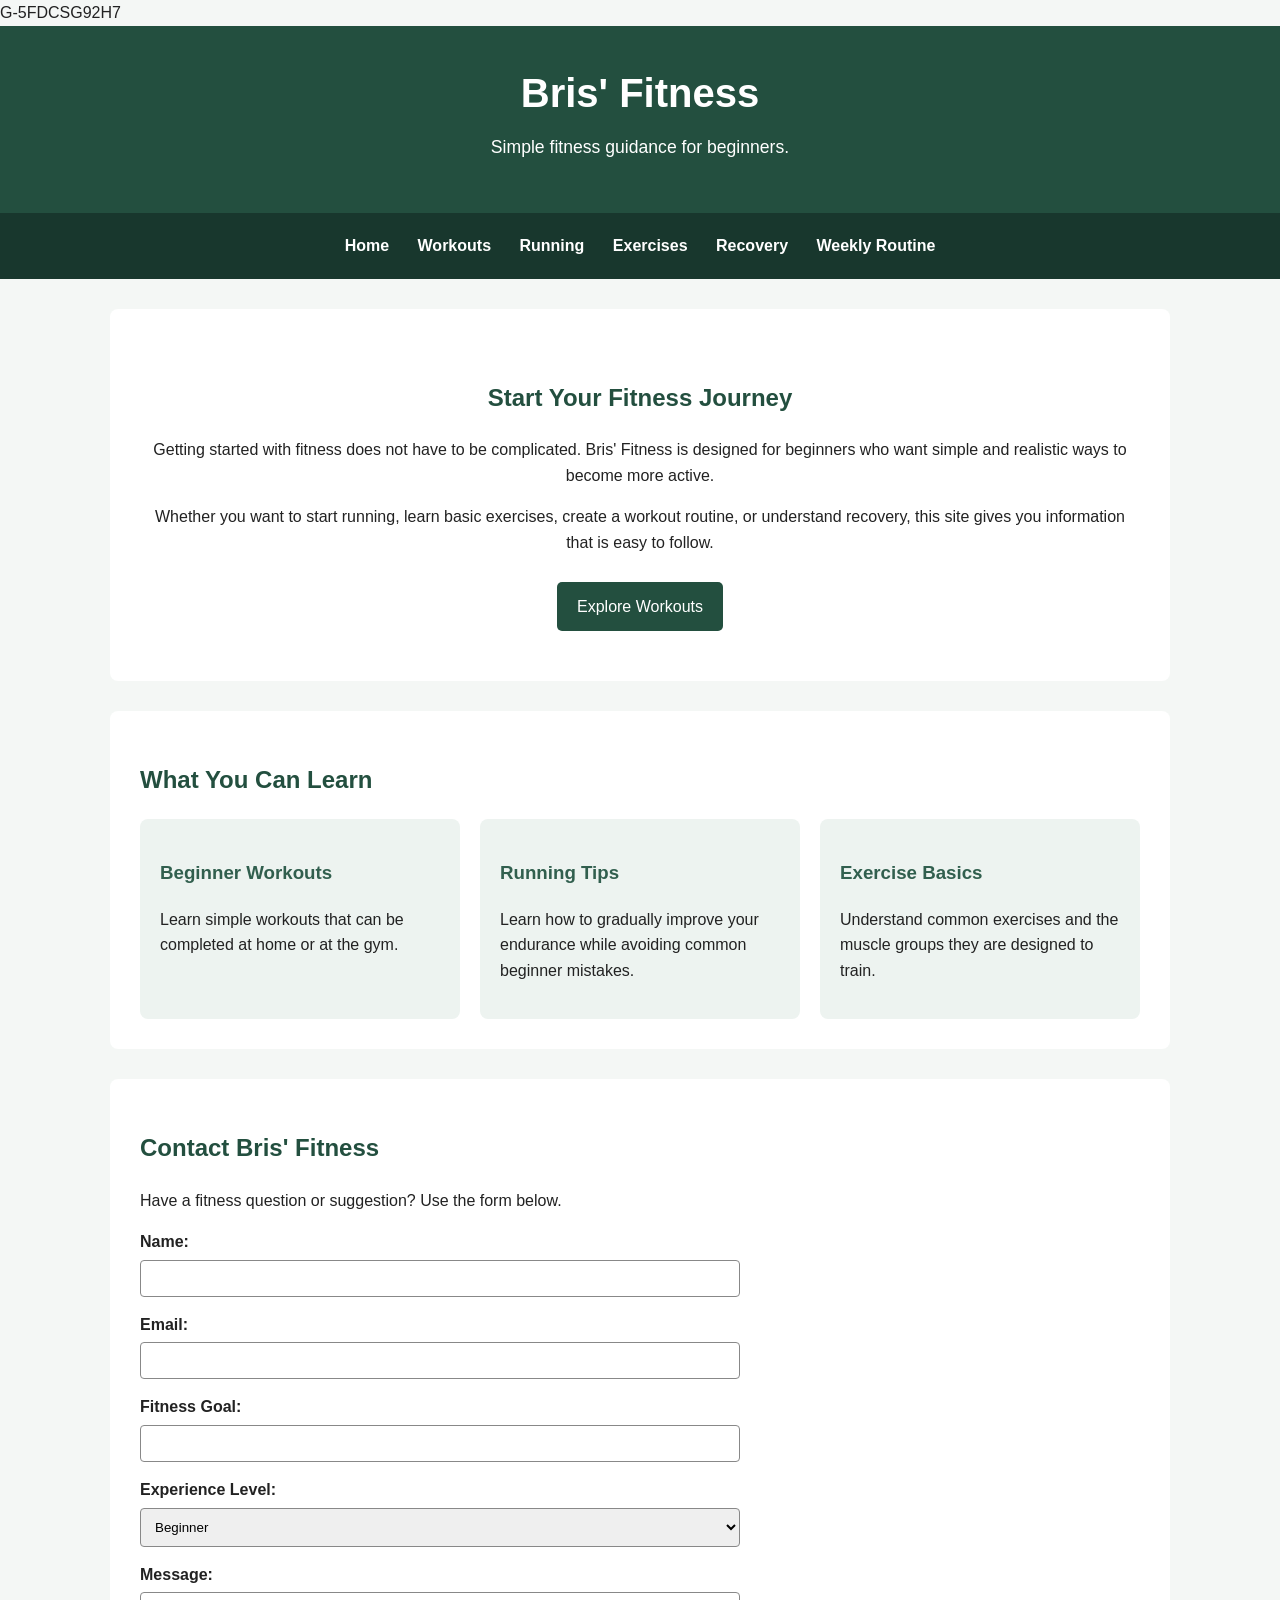
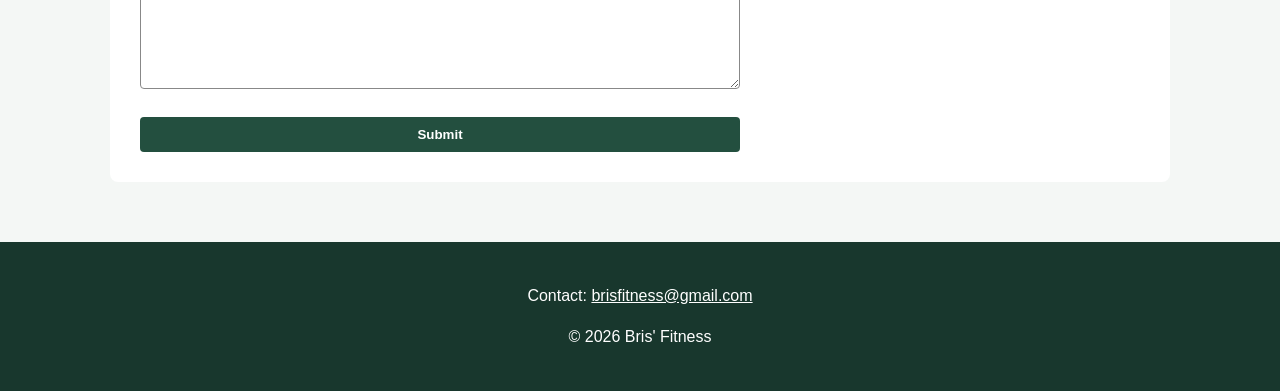
==== commit 4bb01deb: "Fix HTML formatting and add Google Analytics ID" ====
--- a/index.html
+++ b/index.html
@@ -2,6 +2,9 @@
 <html lang="en">
 
 <head>
+
+    G-5FDCSG92H7
+    
     <meta charset="UTF-8">
     <meta name="viewport" content="width=device-width, initial-scale=1.0">
 
--- a/style.css
+++ b/style.css
@@ -1,9 +1,5 @@
-{
+* {
     box-sizing: border-box;
-}
-
-html {
-    scroll-behavior: smooth;
 }
 
 body {
@@ -14,13 +10,11 @@
     line-height: 1.6;
 }
 
-
-
 header {
-    background-color: #18392b;
+    background-color: #234f3f;
     color: white;
     text-align: center;
-    padding: 40px 20px;
+    padding: 35px 20px;
 }
 
 header h1 {
@@ -30,308 +24,158 @@
 
 header p {
     margin-top: 8px;
-    margin-bottom: 0;
+    font-size: 1.1rem;
 }
 
-
-
 nav {
-    background-color: #10271e;
+    background-color: #18372d;
     text-align: center;
     padding: 15px;
-    position: sticky;
-    top: 0;
-    z-index: 1000;
 }
 
 nav a {
     color: white;
     text-decoration: none;
-    margin: 0 12px;
+    margin: 5px 12px;
+    display: inline-block;
     font-weight: bold;
 }
 
 nav a:hover {
-    color: #a9d6b8;
     text-decoration: underline;
 }
 
-
+main {
+    max-width: 1100px;
+    margin: auto;
+    padding: 30px 20px;
+}
 
 section {
-    max-width: 1000px;
-    margin: auto;
-    padding: 60px 30px;
+    background-color: white;
+    margin-bottom: 30px;
+    padding: 30px;
+    border-radius: 8px;
 }
-
-section h2 {
-    color: #18392b;
-    font-size: 2rem;
-    margin-top: 0;
-}
-
-.alternate {
-    background-color: #e5eee8;
-    max-width: none;
-    padding-left: max(30px, calc((100% - 940px) / 2));
-    padding-right: max(30px, calc((100% - 940px) / 2));
-}
-
-
 
 .hero {
     text-align: center;
-    padding-top: 90px;
-    padding-bottom: 90px;
+    padding: 50px 30px;
 }
 
-.hero h2 {
-    font-size: 2.7rem;
-    margin-bottom: 15px;
+h2 {
+    color: #234f3f;
 }
 
-.hero p {
-    max-width: 700px;
-    margin: 0 auto 30px;
-    font-size: 1.1rem;
+h3 {
+    color: #315f4e;
 }
-
-
-
-.page-intro {
-    text-align: center;
-    padding-top: 70px;
-    padding-bottom: 50px;
-}
-
-.page-intro p {
-    max-width: 750px;
-    margin: auto;
-    font-size: 1.1rem;
-}
-
-
 
 .button {
     display: inline-block;
-    background-color: #18392b;
+    background-color: #234f3f;
     color: white;
-    padding: 12px 25px;
     text-decoration: none;
+    padding: 12px 20px;
+    margin-top: 10px;
     border-radius: 5px;
 }
 
 .button:hover {
-    background-color: #2f604b;
+    background-color: #18372d;
 }
 
-
-
-.cards {
+.card-container {
     display: flex;
+    flex-wrap: wrap;
     gap: 20px;
-    margin-top: 30px;
 }
 
 .card {
-    background-color: white;
-    padding: 25px;
+    flex: 1 1 250px;
+    background-color: #edf3f0;
+    padding: 20px;
     border-radius: 8px;
-    flex: 1;
-    box-shadow: 0 2px 8px rgba(0, 0, 0, 0.1);
-}
-
-.card h3 {
-    color: #2f604b;
-    margin-top: 0;
-}
-
-
-
-ul {
-    padding-left: 25px;
-}
-
-li {
-    margin-bottom: 8px;
-}
-
-
-
-.schedule {
-    background-color: white;
-    padding: 25px;
-    border-left: 5px solid #2f604b;
-    box-shadow: 0 2px 8px rgba(0, 0, 0, 0.08);
-}
-
-
-
-.table-container {
-    overflow-x: auto;
-    margin-top: 30px;
 }
 
 table {
     width: 100%;
     border-collapse: collapse;
-    background-color: white;
-}
-
-caption {
-    font-size: 1.3rem;
-    font-weight: bold;
-    color: #18392b;
-    margin-bottom: 15px;
+    margin-top: 20px;
 }
 
 th,
 td {
-    border: 1px solid #b8c7bd;
-    padding: 14px;
+    border: 1px solid #999;
+    padding: 12px;
     text-align: left;
 }
 
 th {
-    background-color: #18392b;
+    background-color: #234f3f;
     color: white;
 }
 
-tbody tr:nth-child(even) {
-    background-color: #eef3ef;
+tr:nth-child(even) {
+    background-color: #f2f2f2;
 }
 
-
-
-.video-container {
-    max-width: 800px;
-    margin: 30px auto 15px;
+form {
+    max-width: 600px;
 }
 
-.video-container video {
+label {
     display: block;
-    width: 100%;
-    max-width: 800px;
-    border-radius: 8px;
+    font-weight: bold;
+    margin-top: 15px;
 }
 
-.video-note {
-    text-align: center;
+input,
+select,
+textarea {
+    width: 100%;
+    padding: 10px;
+    margin-top: 5px;
+    border: 1px solid #888;
+    border-radius: 4px;
+    font-family: Arial, Helvetica, sans-serif;
 }
 
-
-
-form {
-    max-width: 700px;
-    margin: 30px auto 0;
-    background-color: white;
-    padding: 30px;
-    border-radius: 8px;
-    box-shadow: 0 2px 8px rgba(0, 0, 0, 0.1);
-}
-
-.form-row {
-    margin-bottom: 20px;
-}
-
-.form-row label {
-    display: block;
-    margin-bottom: 7px;
-    font-weight: bold;
-    color: #18392b;
-}
-
-.form-row input[type="text"],
-.form-row input[type="email"],
-.form-row select,
-.form-row textarea {
-    width: 100%;
-    padding: 12px;
-    border: 1px solid #9ca9a0;
-    border-radius: 4px;
-    font-family: Arial, Helvetica, sans-serif;
-    font-size: 1rem;
-}
-
-.form-row textarea {
-    resize: vertical;
-}
-
-.submit-button {
-    background-color: #18392b;
+input[type="submit"] {
+    background-color: #234f3f;
     color: white;
     border: none;
-    padding: 12px 25px;
-    border-radius: 5px;
+    margin-top: 20px;
     cursor: pointer;
-    font-size: 1rem;
     font-weight: bold;
 }
 
-.submit-button:hover {
-    background-color: #2f604b;
+input[type="submit"]:hover {
+    background-color: #18372d;
 }
 
-
-
-.text-link {
-    color: #245c45;
-    font-weight: bold;
+video {
+    display: block;
+    max-width: 100%;
+    margin: 20px auto;
 }
 
-.text-link:hover {
-    color: #10271e;
-}
-
-
-
-.final-message {
-    text-align: center;
-}
-
-.final-message p {
-    max-width: 750px;
-    margin-left: auto;
-    margin-right: auto;
-}
-
-
-
 footer {
-    background-color: #10271e;
+    background-color: #18372d;
     color: white;
     text-align: center;
     padding: 25px;
 }
 
-footer p {
-    margin: 0;
+footer a {
+    color: white;
 }
 
-
-
 @media (max-width: 700px) {
-
-    .cards {
-        flex-direction: column;
-    }
-
-    nav {
-        position: static;
-    }
 
     nav a {
         display: block;
         margin: 8px;
-    }
-
-    .hero {
-        padding-top: 60px;
-        padding-bottom: 60px;
-    }
-
-    .hero h2 {
-        font-size: 2rem;
     }
 
     header h1 {
@@ -339,20 +183,10 @@
     }
 
     section {
-        padding: 45px 20px;
+        padding: 20px;
     }
 
-    .alternate {
-        padding-left: 20px;
-        padding-right: 20px;
-    }
-
-    th,
-    td {
-        padding: 10px;
-    }
-
-    form {
-        padding: 20px;
+    .card-container {
+        flex-direction: column;
     }
 }
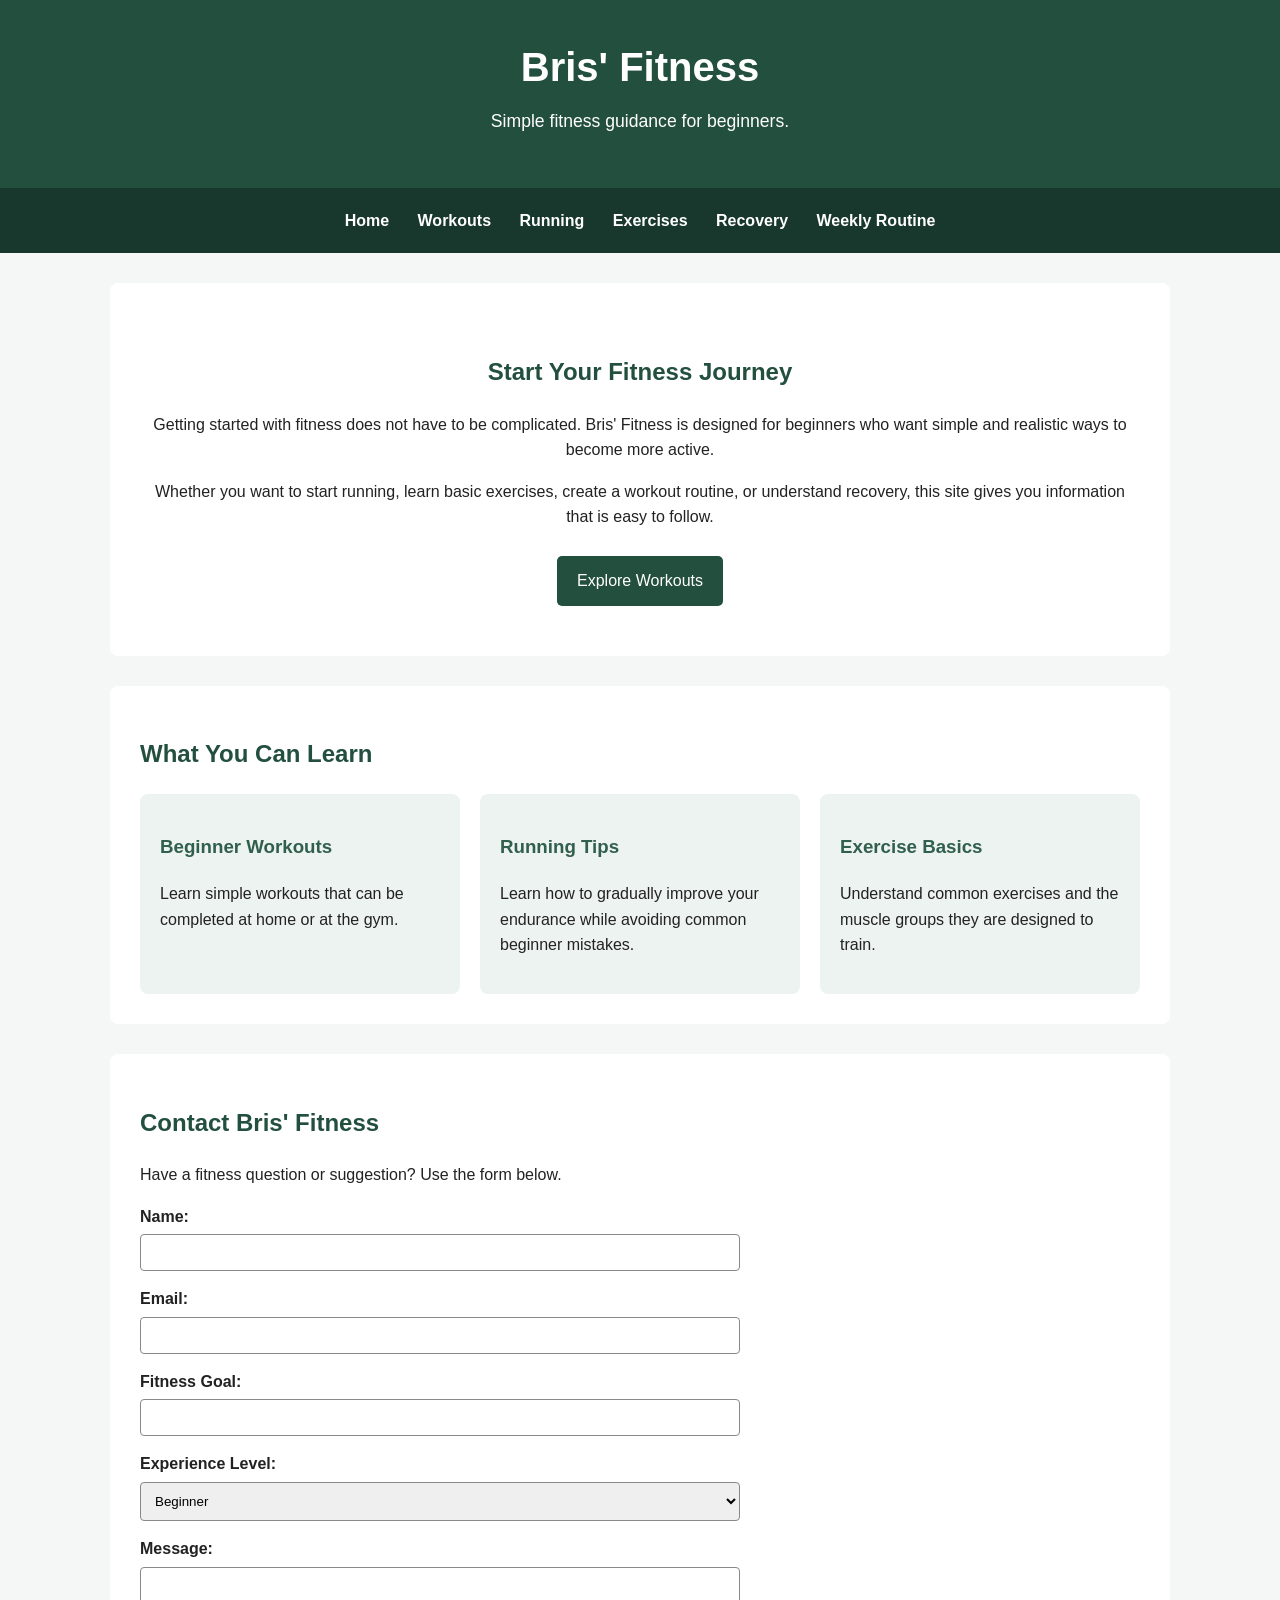
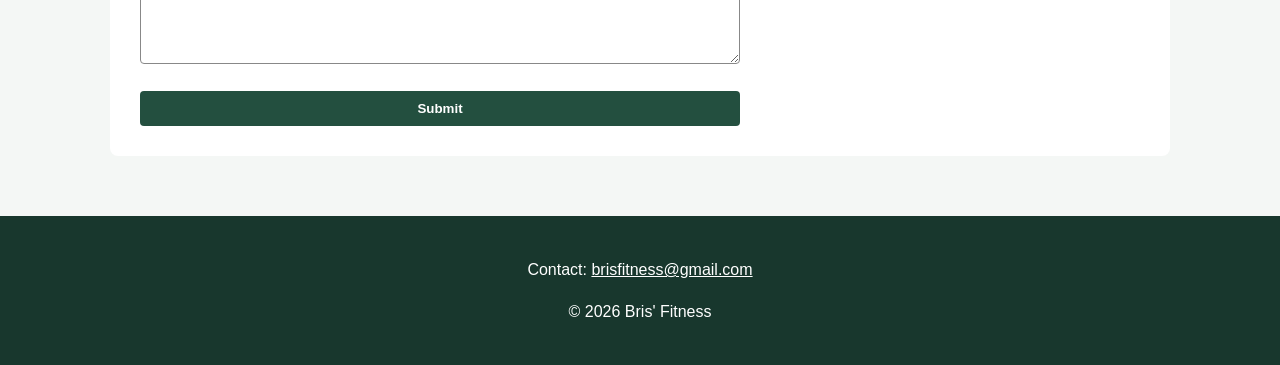
==== commit edb474ba: "Integrate Google Analytics tracking code Added Google Analytics tracking script to the head section." ====
--- a/index.html
+++ b/index.html
@@ -3,8 +3,22 @@
 
 <head>
 
-    G-5FDCSG92H7
-    
+<!DOCTYPE html>
+<html lang="en">
+
+<head>
+
+    <!-- Google tag (gtag.js) -->
+    <script async src="https://www.googletagmanager.com/gtag/js?id=G-5FDCSG92H7"></script>
+    <script>
+      window.dataLayer = window.dataLayer || [];
+      function gtag(){dataLayer.push(arguments);}
+      gtag('js', new Date());
+
+      gtag('config', 'G-5FDCSG92H7');
+    </script>
+
+    <meta charset="UTF-8">    
     <meta charset="UTF-8">
     <meta name="viewport" content="width=device-width, initial-scale=1.0">
 
